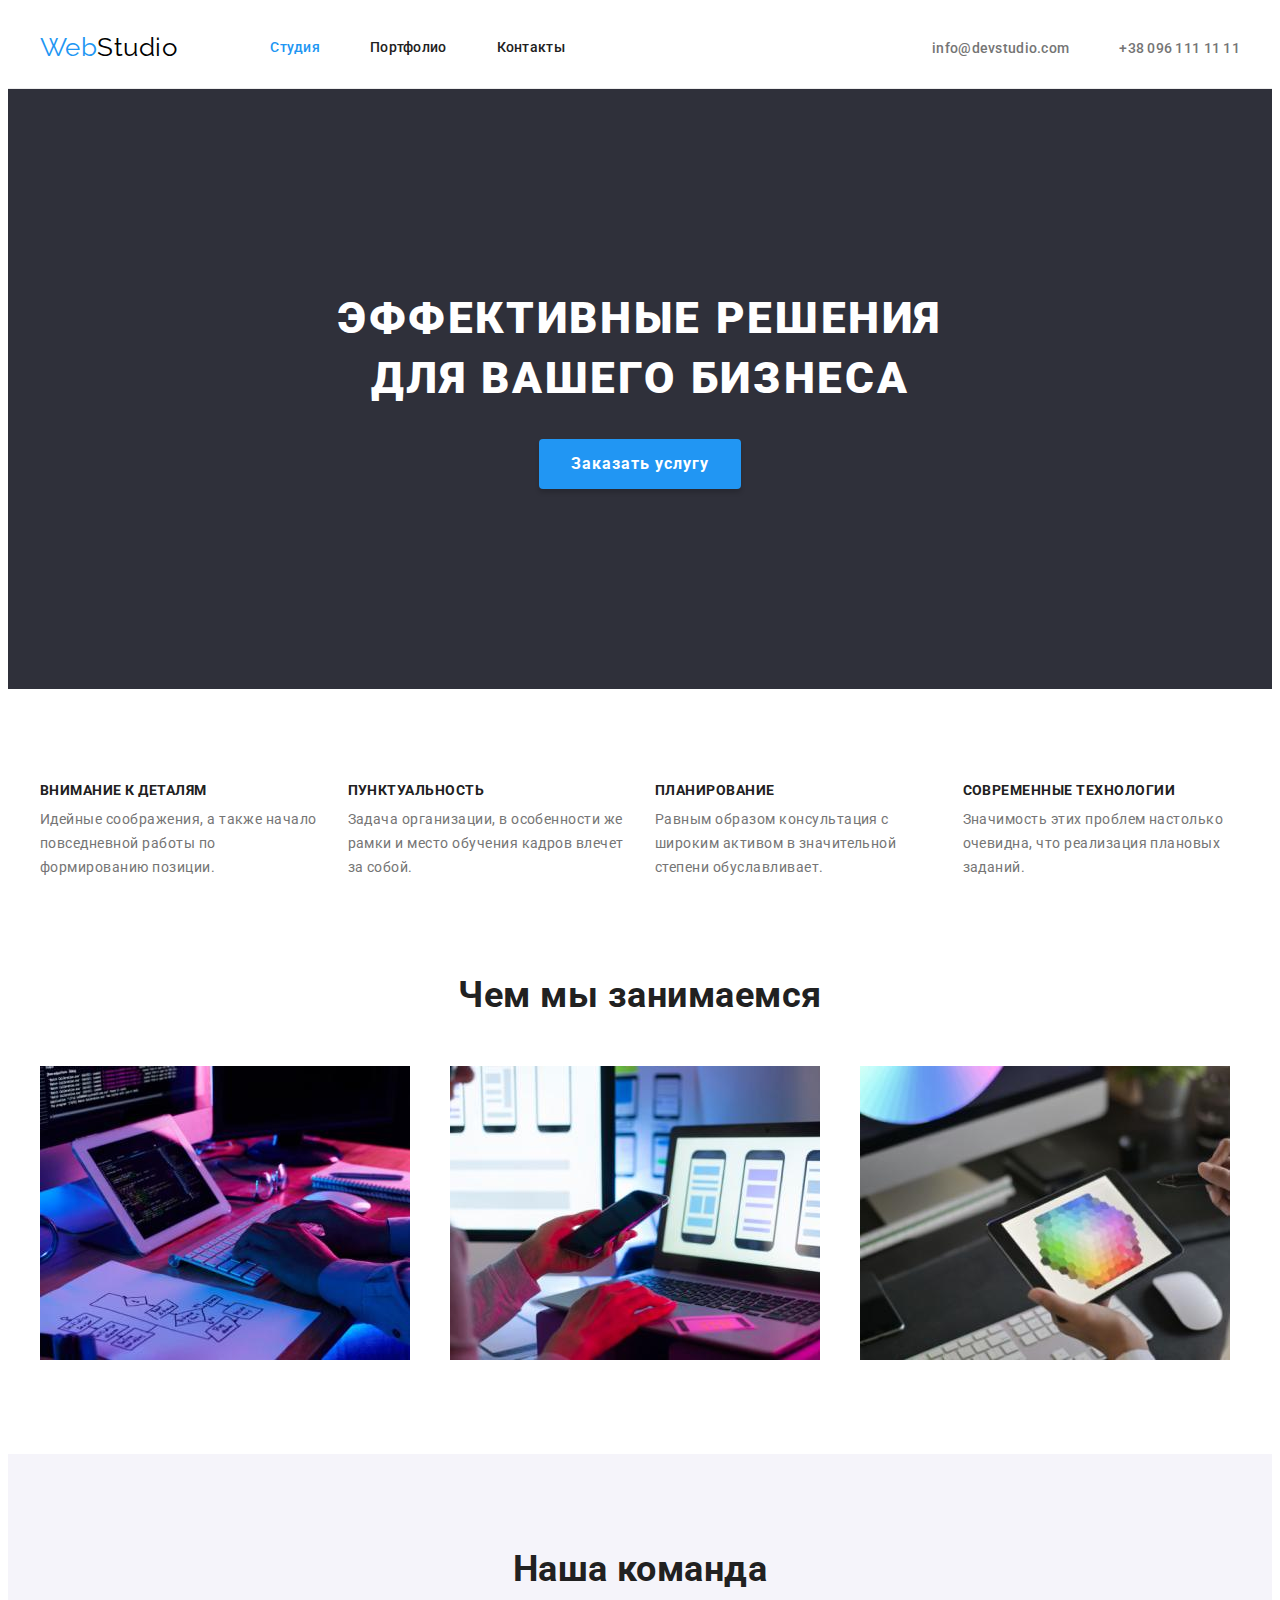
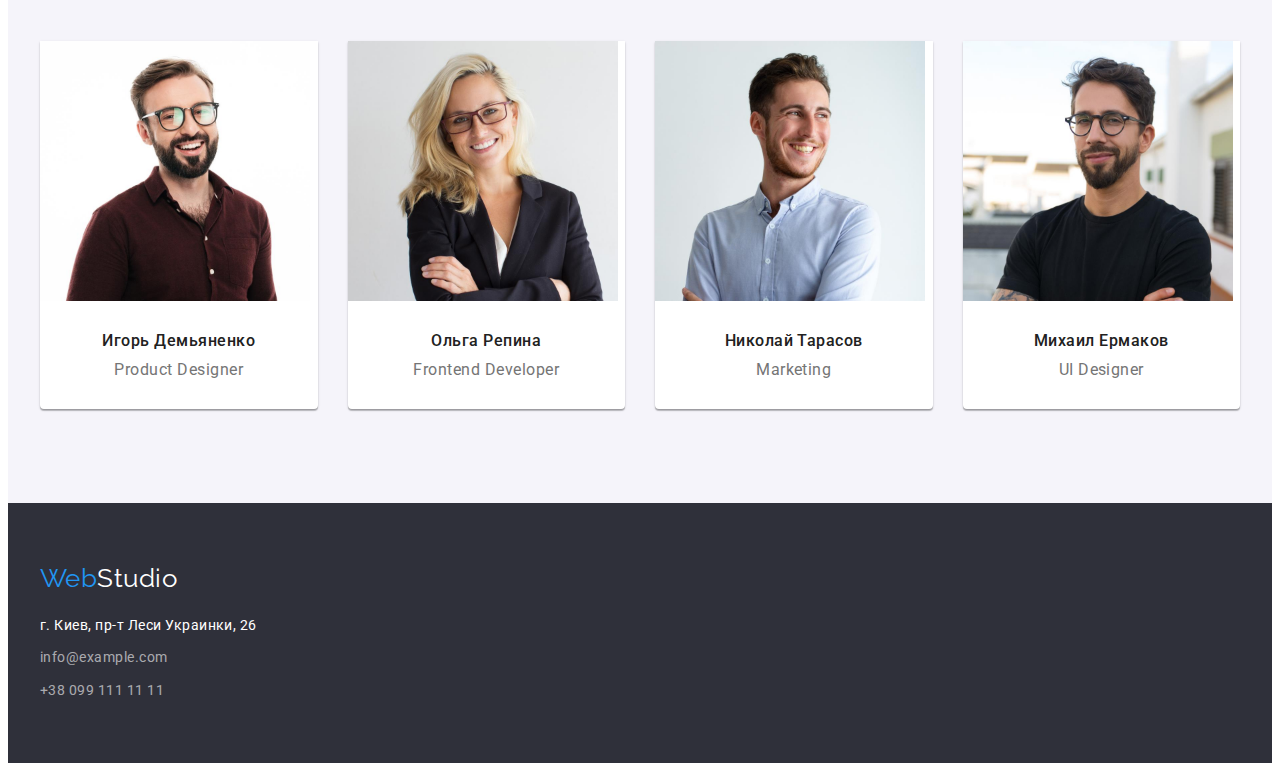
==== index.html @ ab7b9f77 "Clone hm-03" ====
<!DOCTYPE html>
<html lang="ru">
  <head>
    <meta charset="UTF-8" />
    <meta http-equiv="X-UA-Compatible" content="IE=edge" />
    <meta name="viewport" content="width=device-width, initial-scale=1.0" />
    <title>WebStudio</title>
    <link
      rel="stylesheet"
      href="https://cdnjs.cloudflare.com/ajax/libs/modern-normalize/1.1.0/modern-normalize.min.css"
      integrity="sha512-wpPYUAdjBVSE4KJnH1VR1HeZfpl1ub8YT/NKx4PuQ5NmX2tKuGu6U/JRp5y+Y8XG2tV+wKQpNHVUX03MfMFn9Q=="
      crossorigin="anonymous"
      referrerpolicy="no-referrer"
    />
    <link rel="preconnect" href="https://fonts.googleapis.com" />
    <link rel="preconnect" href="https://fonts.gstatic.com" crossorigin />
    <link
      href="https://fonts.googleapis.com/css2?family=Raleway:wght@700&family=Roboto:wght@400;500;700;900&display=swap"
      rel="stylesheet"
    />
    <link rel="stylesheet" href="./css/styles.css" />
  </head>
  <body>
    <!-- Шапка -->
    <header class="page-header">
      <div class="container main-nav">
        <nav class="navigation">
          <a href="./index.html" class="logo"
            >Web<span class="header-logo">Studio</span></a
          >
          <ul class="site-nav">
            <li class="site-nav-item">
              <a href="./index.html" class="site-nav-link current">Студия</a>
            </li>
            <li class="site-nav-item">
              <a href="./portfolio.html" class="site-nav-link">Портфолио</a>
            </li>
            <li class="site-nav-item">
              <a href="" class="site-nav-link">Контакты</a>
            </li>
          </ul>
        </nav>
        <ul class="header-contacts">
          <li class="header-contacts-item">
            <a href="mailto:info@devstudio.com" class="header-contacts-link"
              >info@devstudio.com</a
            >
          </li>
          <li class="header-contacts-item">
            <a href="tel:+380961111111" class="header-contacts-link"
              >+38 096 111 11 11</a
            >
          </li>
        </ul>
      </div>
    </header>
    <main>
      <!-- Герой -->
      <section class="hero">
        <div class="container">
          <h1 class="hero-title">
            Эффективные решения <br />
            для вашего бизнеса
          </h1>
          <button class="hero-button" type="button">Заказать услугу</button>
        </div>
      </section>
      <!-- Первая секция -->
      <section class="section">
        <div class="container">
          <h2 class="hidden-title">Особенности</h2>
          <ul class="peculiarities-list">
            <li class="peculiarities-item">
              <h3 class="peculiarities-title">Внимание к деталям</h3>
              <p class="peculiarities-text">
                Идейные соображения, а также начало повседневной работы по
                формированию позиции.
              </p>
            </li>
            <li class="peculiarities-item">
              <h3 class="peculiarities-title">Пунктуальность</h3>
              <p class="peculiarities-text">
                Задача организации, в особенности же рамки и место обучения
                кадров влечет за собой.
              </p>
            </li>
            <li class="peculiarities-item">
              <h3 class="peculiarities-title">Планирование</h3>
              <p class="peculiarities-text">
                Равным образом консультация с широким активом в значительной
                степени обуславливает.
              </p>
            </li>
            <li class="peculiarities-item">
              <h3 class="peculiarities-title">Современные технологии</h3>
              <p class="peculiarities-text">
                Значимость этих проблем настолько очевидна, что реализация
                плановых заданий.
              </p>
            </li>
          </ul>
        </div>
      </section>
      <!-- Вторая секция -->
      <section class="action section">
        <div class="container">
          <h2 class="title">Чем мы занимаемся</h2>
          <ul class="action-list">
            <li class="action-item">
              <img
                class="img-block"
                src="./img/img-1.jpg"
                width="370"
                alt="Процесс написания кода"
              />
            </li>
            <li class="action-item">
              <img
                class="img-block"
                src="./img/img-2.jpg"
                width="370"
                alt="Оптимизация для мобильных устройств"
              />
            </li>
            <li class="action-item">
              <img
                class="img-block"
                src="./img/img-3.jpg"
                width="370"
                alt="Разработка дизайна"
              />
            </li>
          </ul>
        </div>
      </section>
      <!-- Третья секция -->
      <section class="team section">
        <div class="container">
          <h2 class="title">Наша команда</h2>
          <ul class="team-list">
            <li class="team-item">
              <img
                class="img-block"
                src="./img/team-1.jpg"
                width="270"
                alt="Игорь Демьяненко"
              />
              <div class="team-border">
                <h3 class="team-title">Игорь Демьяненко</h3>
                <p class="team-text">Product Designer</p>
              </div>
            </li>
            <li class="team-item">
              <img
                class="img-block"
                src="./img/team-2.jpg"
                width="270"
                alt="Ольга Репина"
              />
              <div class="team-border">
                <h3 class="team-title">Ольга Репина</h3>
                <p class="team-text">Frontend Developer</p>
              </div>
            </li>
            <li class="team-item">
              <img
                class="img-block"
                src="./img/team-3.jpg"
                width="270"
                alt="Николай Тарасов"
              />
              <div class="team-border">
                <h3 class="team-title">Николай Тарасов</h3>
                <p class="team-text">Marketing</p>
              </div>
            </li>
            <li class="team-item">
              <img
                class="img-block"
                src="./img/team-4.jpg"
                width="270"
                alt="Михаил Ермаков"
              />
              <div class="team-border">
                <h3 class="team-title">Михаил Ермаков</h3>
                <p class="team-text">UI Designer</p>
              </div>
            </li>
          </ul>
        </div>
      </section>
    </main>
    <!-- Footer -->
    <footer class="footer">
      <div class="container">
        <a class="logo" href="./index.html"
          >Web<span class="footer-logo">Studio</span></a
        >
        <address class="address">
          <ul class="footer-list">
            <li class="footer-item">
              <a
                class="maps-link"
                href="https://goo.gl/maps/zba6f8VqSRBPZ9pHA"
                target="_blank"
                rel="noopener noreferrer"
                >г. Киев, пр-т Леси Украинки, 26</a
              >
            </li>
            <li class="footer-item">
              <a class="footer-link" href="mailto:info@example.com"
                >info@example.com</a
              >
            </li>
            <li class="footer-item">
              <a class="footer-link" href="tel:+380991111111"
                >+38 099 111 11 11</a
              >
            </li>
          </ul>
        </address>
      </div>
    </footer>
  </body>
</html>
---- css/styles.css ----
:root {
  --primary-text-color: #212121;
  --secondary-text-color: #757575;
  --accent: #2196f3;
  --logo-color: #000000;
  --hero-bg-color: #2f303a;
  --primary-bg-color: #ffffff;
  --secondary-bg-color: #f5f4fa;
  --nav-footer-color: rgba(255, 255, 255, 0.6);
}
body {
  background-color: var(--primary-bg-color);
  color: var(--primary-text-color);
  font-family: roboto, sans-serif;
  letter-spacing: 0.03em;
}
/* основной цвет текста #212121 */
/* вторичный цвет текста #757575 */
/* цвет акцента #2196F3 */
/* цвет лого #000000 */
/* белый #FFFFFF */
/* вторичный цвет фона #F5F4FA */
/* цвет фона герой #2F303A */
/* цвет навигации в футере rgba(255, 255, 255, 0.6) */
.container {
  width: 1200px;
  padding-left: 15px;
  padding-right: 15px;
  margin: 0 auto;
}

a {
  text-decoration: none;
}

ul {
  padding: 0;
  margin: 0;
  list-style: none;
}
h1,
h2,
h3,
h4,
h5,
h6,
p {
  margin: 0;
  padding: 0;
}
.section {
  padding-top: 94px;
  padding-bottom: 94px;
}
.page-header {
  border-bottom: 1px solid #ececec;
}

.main-nav {
  display: flex;
  align-items: center;
}

.logo {
  display: inline-block;
  padding-top: 24px;
  padding-bottom: 25px;
  margin-right: 93px;

  color: var(--accent);

  font-family: raleway, sans-serif;
  font-size: 26px;
  line-height: 1.19;
}
.header-logo {
  color: var(--logo-color);
}

.navigation {
  display: flex;
  align-items: center;
}

.site-nav {
  display: flex;
}
.site-nav-item + .site-nav-item {
  margin-left: 50px;
}

.site-nav-link {
  display: block;
  padding-top: 32px;
  padding-bottom: 32px;

  color: var(--primary-text-color);

  font-weight: 500;
  font-size: 14px;
  line-height: 1.14;
  letter-spacing: 0.02em;
}

.site-nav-link:hover,
.site-nav-link:focus {
  color: var(--accent);
}
.site-nav-link.current {
  color: var(--accent);
}

.header-contacts {
  display: flex;
  margin-left: auto;
}

.header-contacts-item:not(:last-child) {
  margin-right: 50px;
}

.header-contacts-link {
  color: var(--secondary-text-color);

  font-weight: 500;
  font-size: 14px;
  line-height: 1.14;
  letter-spacing: 0.02em;
}
.header-contacts-link:hover,
.header-contacts-link:focus {
  color: var(--accent);
}
.hero {
  padding-top: 200px;
  padding-bottom: 200px;

  background-color: var(--hero-bg-color);
}

.hero-title {
  margin-bottom: 30px;

  color: var(--primary-bg-color);
  text-align: center;

  font-weight: 900;
  font-size: 44px;
  line-height: 1.36;
  letter-spacing: 0.06em;
  text-transform: uppercase;
}
.hero-button {
  min-width: 200px;
  display: block;
  margin-left: auto;
  margin-right: auto;
  border-radius: 4px;
  border: none;
  padding: 10px 32px;

  background-color: var(--accent);
  color: var(--primary-bg-color);
  cursor: pointer;
  box-shadow: 0px 4px 4px rgba(0, 0, 0, 0.15);

  font-family: inherit;
  font-weight: 700;
  font-size: 16px;
  line-height: 1.87;
  letter-spacing: 0.06em;
}
.hero-button:hover,
.hero-button:focus {
  color: var(--primary-bg-color);
  background: #188ce8;
  box-shadow: 0px 4px 4px rgba(0, 0, 0, 0.15);
  border-radius: 4px;
}
/* .peculiarities {
  outline: 2px solid tomato;
} */
.peculiarities-list {
  display: flex;
  flex-wrap: wrap;
}
.peculiarities-item {
  /* background-color: red; */
  width: calc((100% - 30px * 3) / 4);
  margin-right: 30px;
}
.peculiarities-item:nth-child(4n) {
  margin: 0;
}
.peculiarities-title {
  margin-bottom: 10px;

  font-weight: 700;
  font-size: 14px;
  line-height: 1.14;
  text-transform: uppercase;
}
.peculiarities-text {
  color: var(--secondary-text-color);

  font-size: 14px;
  line-height: 1.71;
}
.hidden-title {
  position: absolute;
  white-space: nowrap;
  width: 1px;
  height: 1px;
  overflow: hidden;
  border: 0;
  padding: 0;
  clip: rect(0 0 0 0);
  clip-path: inset(50%);
  margin: -1px;
}
.action {
  padding-top: 0;
}
.action .title {
  margin-bottom: 50px;

  font-weight: 700;
  font-size: 36px;
  line-height: 1.17;
  text-align: center;
}
.img-block {
  max-width: 100%;
  height: auto;
  display: block;
}

.action-list {
  display: flex;
  flex-wrap: wrap;
}

.action-item {
  width: calc((100% - 30px * 2) / 3);
  margin-right: 30px;
}

.action-item:nth-child(3n) {
  margin: 0;
}

.team {
  background-color: var(--secondary-bg-color);
}
.team-list {
  display: flex;
  flex-wrap: wrap;
}

.team-item {
  width: calc((100% - 30px * 3) / 4);
  margin-right: 30px;

  background-color: var(--primary-bg-color);
  border-radius: 0px 0px 4px 4px;
  box-shadow: 0px 1px 3px rgba(0, 0, 0, 0.12), 0px 1px 1px rgba(0, 0, 0, 0.14),
    0px 2px 1px rgba(0, 0, 0, 0.2);
}

.team-item:nth-child(4n) {
  margin-right: 0;
}

.team-border {
  padding: 30px 0;
}
.team .title {
  margin-bottom: 50px;

  font-weight: 700;
  font-size: 36px;
  line-height: 1.17;
  text-align: center;
}
.team-title {
  margin-bottom: 10px;
  font-weight: 500;
  font-size: 16px;
  line-height: 1.19;
  text-align: center;
}
.team-text {
  color: var(--secondary-text-color);

  font-size: 16px;
  line-height: 1.19;
  text-align: center;
  /* identical to box height */
}
/* .team-item {
  background-color: var(--primary-bg-color);
} */
.footer {
  padding-top: 60px;
  padding-bottom: 60px;

  background-color: var(--hero-bg-color);
}
.footer .logo {
  padding-top: 0px;
  padding-bottom: 0px;
  margin-right: 0px;
  display: block;
  margin-bottom: 20px;
}
.footer-logo {
  color: var(--primary-bg-color);
}
.maps-link {
  color: var(--primary-bg-color);
  text-decoration: none;
}
.maps-link:hover,
.maps-link:focus {
  color: var(--accent);
}
/* .footer-contacts-link {
  color: var(--nav-footer-color);
}
.footer-contacts-link:hover,
.footer-contacts-link:focus {
  color: var(--accent);
} */
.footer-link {
  color: var(--nav-footer-color);
}
.footer-link:hover,
.footer-link:focus {
  color: var(--accent);
}
.footer-item:not(:last-child) {
  margin-bottom: 9px;
}
.address {
  font-style: normal;
  font-size: 14px;
  line-height: 1.71;
}

/* raleway 700 */
/* roboto 500 */
/* roboto 900 */
/* roboto 700 */
/* roboto 400 */
.filter-list {
  display: flex;
  justify-content: center;
  margin-right: auto;
  margin-left: auto;
  margin-bottom: 50px;
}
.filter-list-item + .filter-list-item {
  margin-left: 8px;
}

.filter-button {
  padding: 6px 22px;
  border-radius: 4px;
  border: none;

  background-color: var(--secondary-bg-color);
  color: var(--primary-text-color);
  cursor: pointer;

  font-family: inherit;
  font-weight: 500;
  font-size: 16px;
  line-height: 1.62;
  text-align: center;
  letter-spacing: 0.03em;
}
.filter-button:hover,
.filter-button:focus {
  color: var(--primary-bg-color);
  background-color: var(--accent);
  box-shadow: 0px 4px 4px rgba(0, 0, 0, 0.15);
  border-radius: 4px;
}

.work-list {
  display: flex;
  flex-wrap: wrap;
}

.works-item {
  width: calc((100% - 30px * 2) / 3);
  margin-right: 30px;
  margin-bottom: 30px;
}
.works-item:nth-child(3n) {
  margin-right: 0;
}
.works-item:nth-last-child(-n + 3) {
  margin-bottom: 0;
}
.works-title {
  margin-bottom: 4px;

  color: var(--primary-text-color);

  font-weight: 700;
  font-size: 18px;
  line-height: 2;
  letter-spacing: 0.06em;
}
.works-text {
  color: var(--secondary-text-color);

  font-size: 16px;
  line-height: 1.87;
  letter-spacing: 0.03em;
}

.works-border {
  padding: 20px 24px;
  background: #ffffff;
  /* border-top: 1px solid #eeeeee; */
  border-bottom: 1px solid #eeeeee;
  border-right: 1px solid #eeeeee;
  border-left: 1px solid #eeeeee;
}
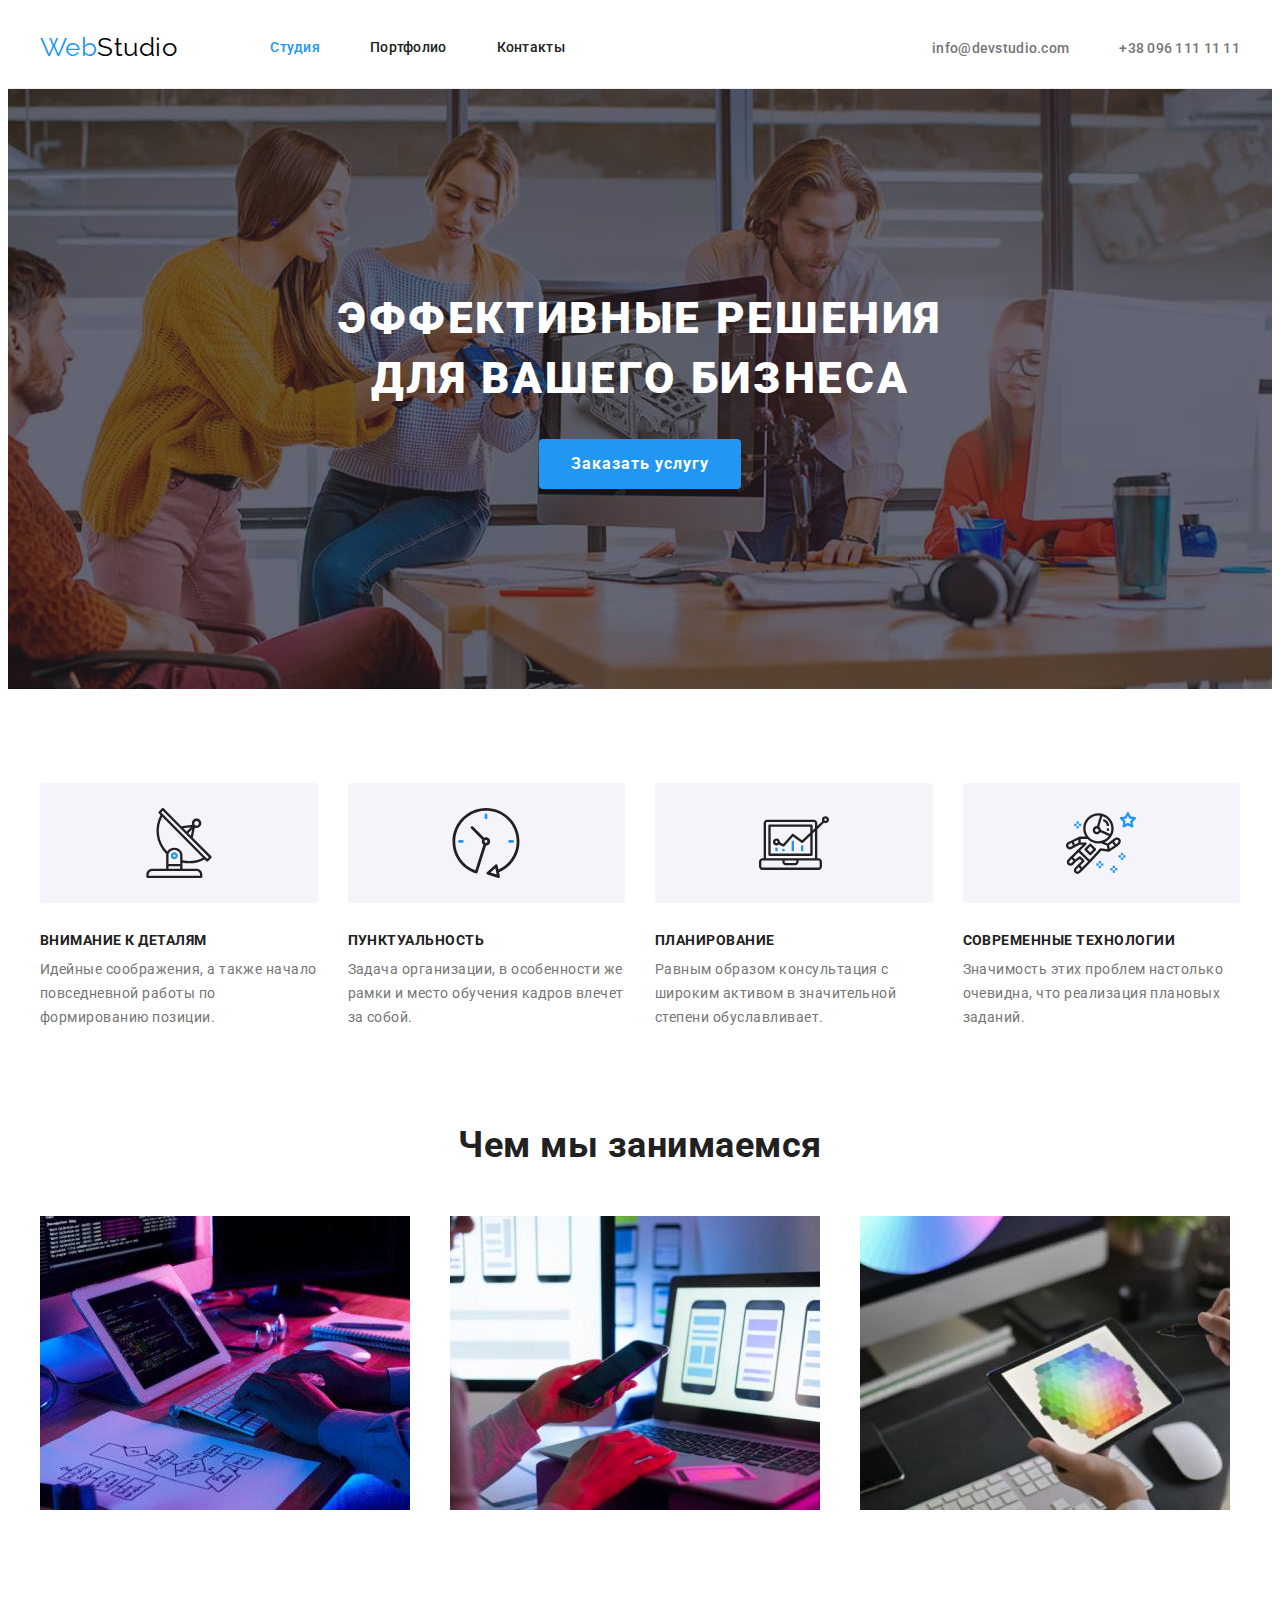
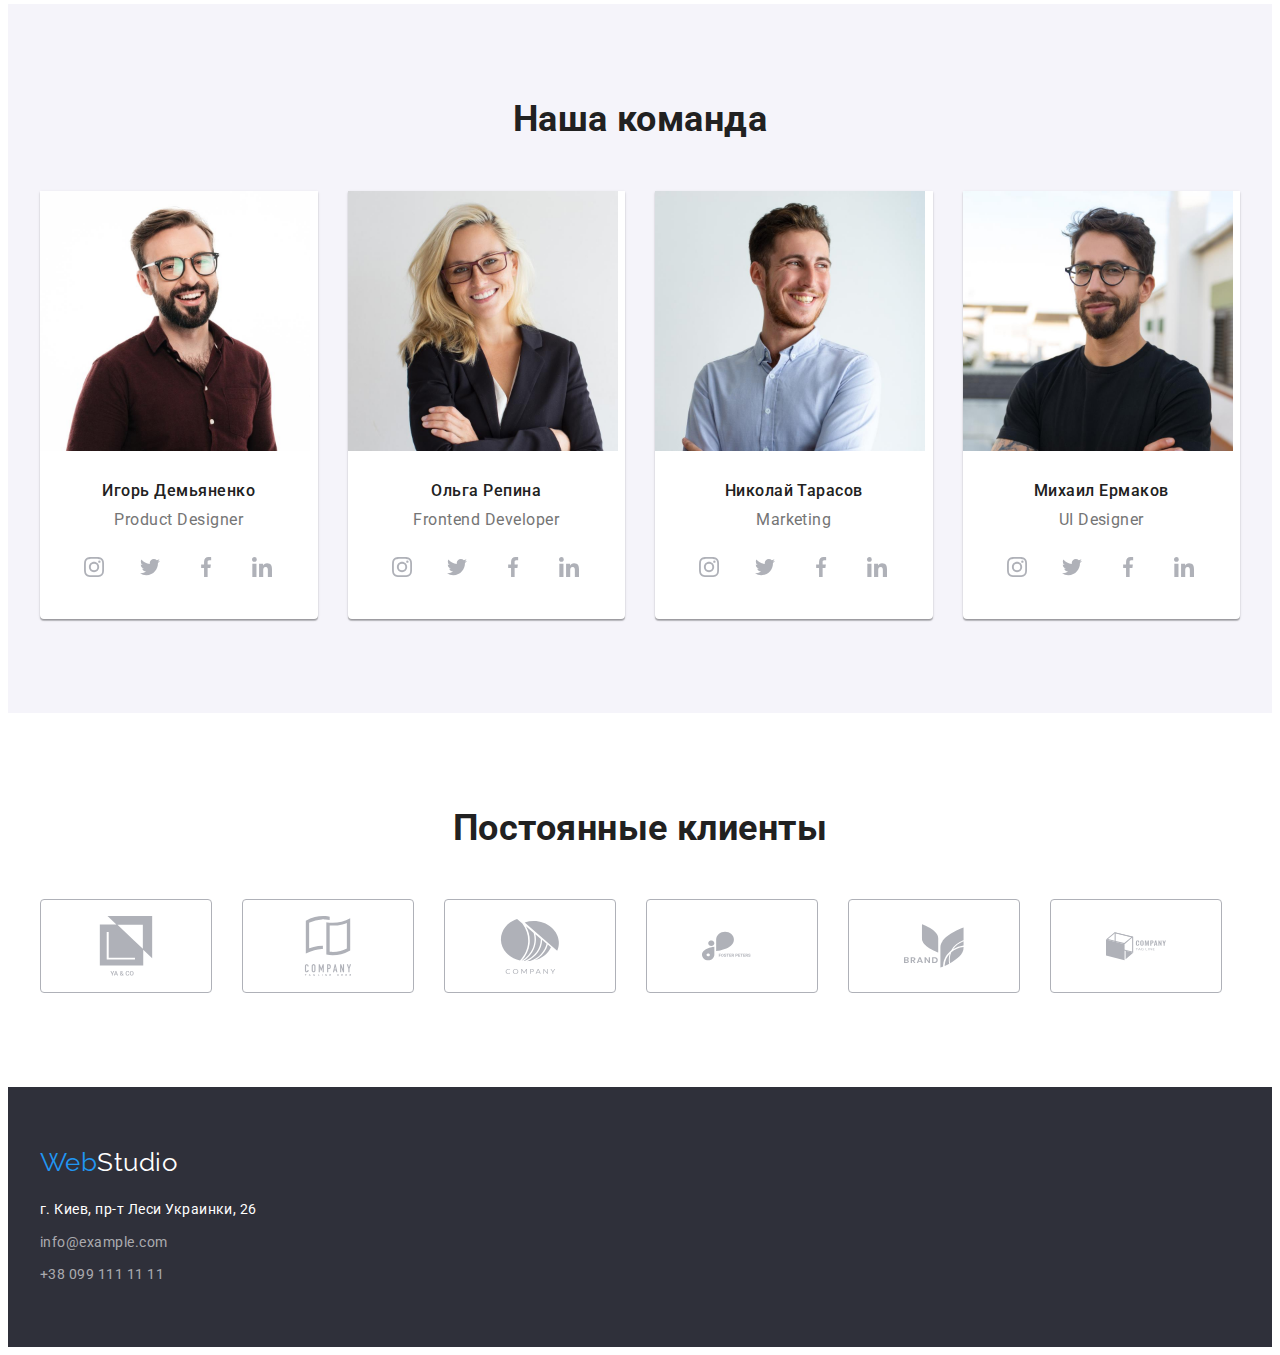
==== commit 3bb28335: "Добавляет часть иконок" ====
--- a/index.html
+++ b/index.html
@@ -70,28 +70,28 @@
         <div class="container">
           <h2 class="hidden-title">Особенности</h2>
           <ul class="peculiarities-list">
-            <li class="peculiarities-item">
+            <li class="peculiarities-item icon-antenna">
               <h3 class="peculiarities-title">Внимание к деталям</h3>
               <p class="peculiarities-text">
                 Идейные соображения, а также начало повседневной работы по
                 формированию позиции.
               </p>
             </li>
-            <li class="peculiarities-item">
+            <li class="peculiarities-item icon-clock">
               <h3 class="peculiarities-title">Пунктуальность</h3>
               <p class="peculiarities-text">
                 Задача организации, в особенности же рамки и место обучения
                 кадров влечет за собой.
               </p>
             </li>
-            <li class="peculiarities-item">
+            <li class="peculiarities-item icon-diagram">
               <h3 class="peculiarities-title">Планирование</h3>
               <p class="peculiarities-text">
                 Равным образом консультация с широким активом в значительной
                 степени обуславливает.
               </p>
             </li>
-            <li class="peculiarities-item">
+            <li class="peculiarities-item icon-astronaut">
               <h3 class="peculiarities-title">Современные технологии</h3>
               <p class="peculiarities-text">
                 Значимость этих проблем настолько очевидна, что реализация
@@ -148,6 +148,36 @@
               <div class="team-border">
                 <h3 class="team-title">Игорь Демьяненко</h3>
                 <p class="team-text">Product Designer</p>
+                <ul class="sn-list">
+                  <li class="sn-item">
+                    <a class="icon-sn-link" href="">
+                      <svg class="icon-sn">
+                        <use href="./img/icon.svg#instagram"></use>
+                      </svg>
+                    </a>
+                  </li>
+                  <li class="sn-item">
+                    <a class="icon-sn-link" href="">
+                      <svg class="icon-sn">
+                        <use href="./img/icon.svg#twitter"></use>
+                      </svg>
+                    </a>
+                  </li>
+                  <li class="sn-item">
+                    <a class="icon-sn-link" href="">
+                      <svg class="icon-sn">
+                        <use href="./img/icon.svg#facebook"></use>
+                      </svg>
+                    </a>
+                  </li>
+                  <li class="sn-item">
+                    <a class="icon-sn-link" href="">
+                      <svg class="icon-sn">
+                        <use href="./img/icon.svg#linkedin-1"></use>
+                      </svg>
+                    </a>
+                  </li>
+                </ul>
               </div>
             </li>
             <li class="team-item">
@@ -160,6 +190,36 @@
               <div class="team-border">
                 <h3 class="team-title">Ольга Репина</h3>
                 <p class="team-text">Frontend Developer</p>
+                <ul class="sn-list">
+                  <li class="sn-item">
+                    <a class="icon-sn-link" href="">
+                      <svg class="icon-sn">
+                        <use href="./img/icon.svg#instagram"></use>
+                      </svg>
+                    </a>
+                  </li>
+                  <li class="sn-item">
+                    <a class="icon-sn-link" href="">
+                      <svg class="icon-sn">
+                        <use href="./img/icon.svg#twitter"></use>
+                      </svg>
+                    </a>
+                  </li>
+                  <li class="sn-item">
+                    <a class="icon-sn-link" href="">
+                      <svg class="icon-sn">
+                        <use href="./img/icon.svg#facebook"></use>
+                      </svg>
+                    </a>
+                  </li>
+                  <li class="sn-item">
+                    <a class="icon-sn-link" href="">
+                      <svg class="icon-sn">
+                        <use href="./img/icon.svg#linkedin-1"></use>
+                      </svg>
+                    </a>
+                  </li>
+                </ul>
               </div>
             </li>
             <li class="team-item">
@@ -172,6 +232,36 @@
               <div class="team-border">
                 <h3 class="team-title">Николай Тарасов</h3>
                 <p class="team-text">Marketing</p>
+                <ul class="sn-list">
+                  <li class="sn-item">
+                    <a class="icon-sn-link" href="">
+                      <svg class="icon-sn">
+                        <use href="./img/icon.svg#instagram"></use>
+                      </svg>
+                    </a>
+                  </li>
+                  <li class="sn-item">
+                    <a class="icon-sn-link" href="">
+                      <svg class="icon-sn">
+                        <use href="./img/icon.svg#twitter"></use>
+                      </svg>
+                    </a>
+                  </li>
+                  <li class="sn-item">
+                    <a class="icon-sn-link" href="">
+                      <svg class="icon-sn">
+                        <use href="./img/icon.svg#facebook"></use>
+                      </svg>
+                    </a>
+                  </li>
+                  <li class="sn-item">
+                    <a class="icon-sn-link" href="">
+                      <svg class="icon-sn">
+                        <use href="./img/icon.svg#linkedin-1"></use>
+                      </svg>
+                    </a>
+                  </li>
+                </ul>
               </div>
             </li>
             <li class="team-item">
@@ -184,7 +274,84 @@
               <div class="team-border">
                 <h3 class="team-title">Михаил Ермаков</h3>
                 <p class="team-text">UI Designer</p>
+                <ul class="sn-list">
+                  <li class="sn-item">
+                    <a class="icon-sn-link" href="">
+                      <svg class="icon-sn">
+                        <use href="./img/icon.svg#instagram"></use>
+                      </svg>
+                    </a>
+                  </li>
+                  <li class="sn-item">
+                    <a class="icon-sn-link" href="">
+                      <svg class="icon-sn">
+                        <use href="./img/icon.svg#twitter"></use>
+                      </svg>
+                    </a>
+                  </li>
+                  <li class="sn-item">
+                    <a class="icon-sn-link" href="">
+                      <svg class="icon-sn">
+                        <use href="./img/icon.svg#facebook"></use>
+                      </svg>
+                    </a>
+                  </li>
+                  <li class="sn-item">
+                    <a class="icon-sn-link" href="">
+                      <svg class="icon-sn">
+                        <use href="./img/icon.svg#linkedin-1"></use>
+                      </svg>
+                    </a>
+                  </li>
+                </ul>
               </div>
+            </li>
+          </ul>
+        </div>
+      </section>
+      <!-- Clients -->
+      <section class="section">
+        <div class="container">
+          <h2 class="clients-title">Постоянные клиенты</h2>
+          <ul class="clients-list">
+            <li class="clients-item">
+              <a class="clients-link" href=""
+                ><svg class="icon-company">
+                  <use href="./img/icon.svg#company-1"></use></svg
+              ></a>
+            </li>
+            <li class="clients-item">
+              <a class="clients-link" href=""
+                ><svg class="icon-company">
+                  <use href="./img/icon.svg#company-2"></use></svg
+              ></a>
+            </li>
+            <li class="clients-item">
+              <a class="clients-link" href=""
+                ><svg class="icon-company">
+                  <use href="./img/icon.svg#company-3"></use></svg
+              ></a>
+            </li>
+            <li class="clients-item">
+              <a class="clients-link" href=""
+                ><svg class="icon-company">
+                  <use
+                    class="icon-company"
+                    href="./img/icon.svg#company-4"
+                  ></use></svg
+              ></a>
+            </li>
+            <li class="clients-item">
+              <a class="clients-link" href=""
+                ><svg class="icon-company">
+                  <use href="./img/icon.svg#company-5"></use></svg
+              ></a>
+            </li>
+            <li class="clients-item">
+              <a class="clients-link" href=""
+                ><svg class="icon-company">
+                  <use href="./img/icon.svg#company-6"></use></svg
+              ></a>
             </li>
           </ul>
         </div>
--- a/css/styles.css
+++ b/css/styles.css
@@ -7,6 +7,7 @@
   --primary-bg-color: #ffffff;
   --secondary-bg-color: #f5f4fa;
   --nav-footer-color: rgba(255, 255, 255, 0.6);
+  --icon: #afb1b8;
 }
 body {
   background-color: var(--primary-bg-color);
@@ -132,10 +133,19 @@
   color: var(--accent);
 }
 .hero {
+  max-width: 1600px;
+  margin: 0 auto;
+  background-image: linear-gradient(
+      to right,
+      rgba(47, 48, 58, 0.4),
+      rgba(47, 48, 58, 0.4)
+    ),
+    url(../img/bg-hero.jpg);
+  background-size: cover;
+  background-position: center;
+
   padding-top: 200px;
   padding-bottom: 200px;
-
-  background-color: var(--hero-bg-color);
 }
 
 .hero-title {
@@ -191,6 +201,30 @@
 }
 .peculiarities-item:nth-child(4n) {
   margin: 0;
+}
+
+.peculiarities-item::before {
+  display: block;
+  content: '';
+  height: 120px;
+  border-radius: 4px;
+  background-size: 70px;
+  background-repeat: no-repeat;
+  background-position: center;
+  background-color: var(--secondary-bg-color);
+  margin-bottom: 30px;
+}
+.icon-antenna::before {
+  background-image: url(../img/antenna\ 1.svg);
+}
+.icon-clock::before {
+  background-image: url(../img/clock\ 1.svg);
+}
+.icon-diagram::before {
+  background-image: url(../img/diagram\ 1.svg);
+}
+.icon-astronaut::before {
+  background-image: url(../img/astronaut\ 1.svg);
 }
 .peculiarities-title {
   margin-bottom: 10px;
@@ -272,7 +306,7 @@
 }
 
 .team-border {
-  padding: 30px 0;
+  padding: 30px 32px;
 }
 .team .title {
   margin-bottom: 50px;
@@ -290,12 +324,45 @@
   text-align: center;
 }
 .team-text {
+  margin-bottom: 16px;
   color: var(--secondary-text-color);
 
   font-size: 16px;
   line-height: 1.19;
   text-align: center;
   /* identical to box height */
+}
+.sn-list {
+  display: flex;
+  flex-wrap: wrap;
+  align-items: center;
+}
+.sn-item {
+  width: calc((100% - 10px * 3) / 4);
+  margin-right: 10px;
+}
+.sn-item:nth-child(4n) {
+  margin-right: 0;
+}
+.icon-sn-link {
+  display: flex;
+  align-items: center;
+  justify-content: center;
+  width: 44px;
+  height: 44px;
+  border-radius: 50%;
+}
+.icon-sn-link:hover {
+  background-color: var(--accent);
+}
+.icon-sn {
+  display: block;
+  width: 20px;
+  height: 20px;
+  fill: var(--icon);
+}
+.icon-sn-link:hover .icon-sn {
+  fill: var(--primary-bg-color);
 }
 /* .team-item {
   background-color: var(--primary-bg-color);
@@ -397,12 +464,17 @@
   margin-right: 30px;
   margin-bottom: 30px;
 }
+.works-item:hover {
+  box-shadow: 0px 1px 1px rgba(0, 0, 0, 0.12), 0px 4px 4px rgba(0, 0, 0, 0.06),
+    1px 4px 6px rgba(0, 0, 0, 0.16);
+}
 .works-item:nth-child(3n) {
   margin-right: 0;
 }
 .works-item:nth-last-child(-n + 3) {
   margin-bottom: 0;
 }
+
 .works-title {
   margin-bottom: 4px;
 
@@ -429,3 +501,51 @@
   border-right: 1px solid #eeeeee;
   border-left: 1px solid #eeeeee;
 }
+
+.clients-title {
+  margin-bottom: 50px;
+
+  font-weight: 700;
+  font-size: 36px;
+  line-height: 1.17;
+  text-align: center;
+}
+.clients-list {
+  display: flex;
+  align-items: center;
+}
+.clients-item {
+  width: calc((100%- 30px * 5) / 6);
+  margin-right: 30px;
+  /* display: flex;
+  align-items: center; */
+  border: 1px solid #afb1b8;
+  border-radius: 4px;
+}
+.clients-item:nth-child(6n) {
+  margin-right: 0;
+}
+.clients-item:hover,
+.clients-item:focus {
+  border: 1px solid var(--accent);
+}
+.clients-link {
+  display: flex;
+  justify-content: center;
+  align-items: center;
+  padding: 16px 32px;
+}
+.icon-company {
+  width: 106px;
+  height: 60px;
+
+  fill: var(--icon);
+}
+/* .i-c-1 {
+  width: 85px;
+  height: 41px;
+} */
+.clients-item:hover .icon-company,
+.clients-item:focus .icon-company {
+  fill: var(--accent);
+}
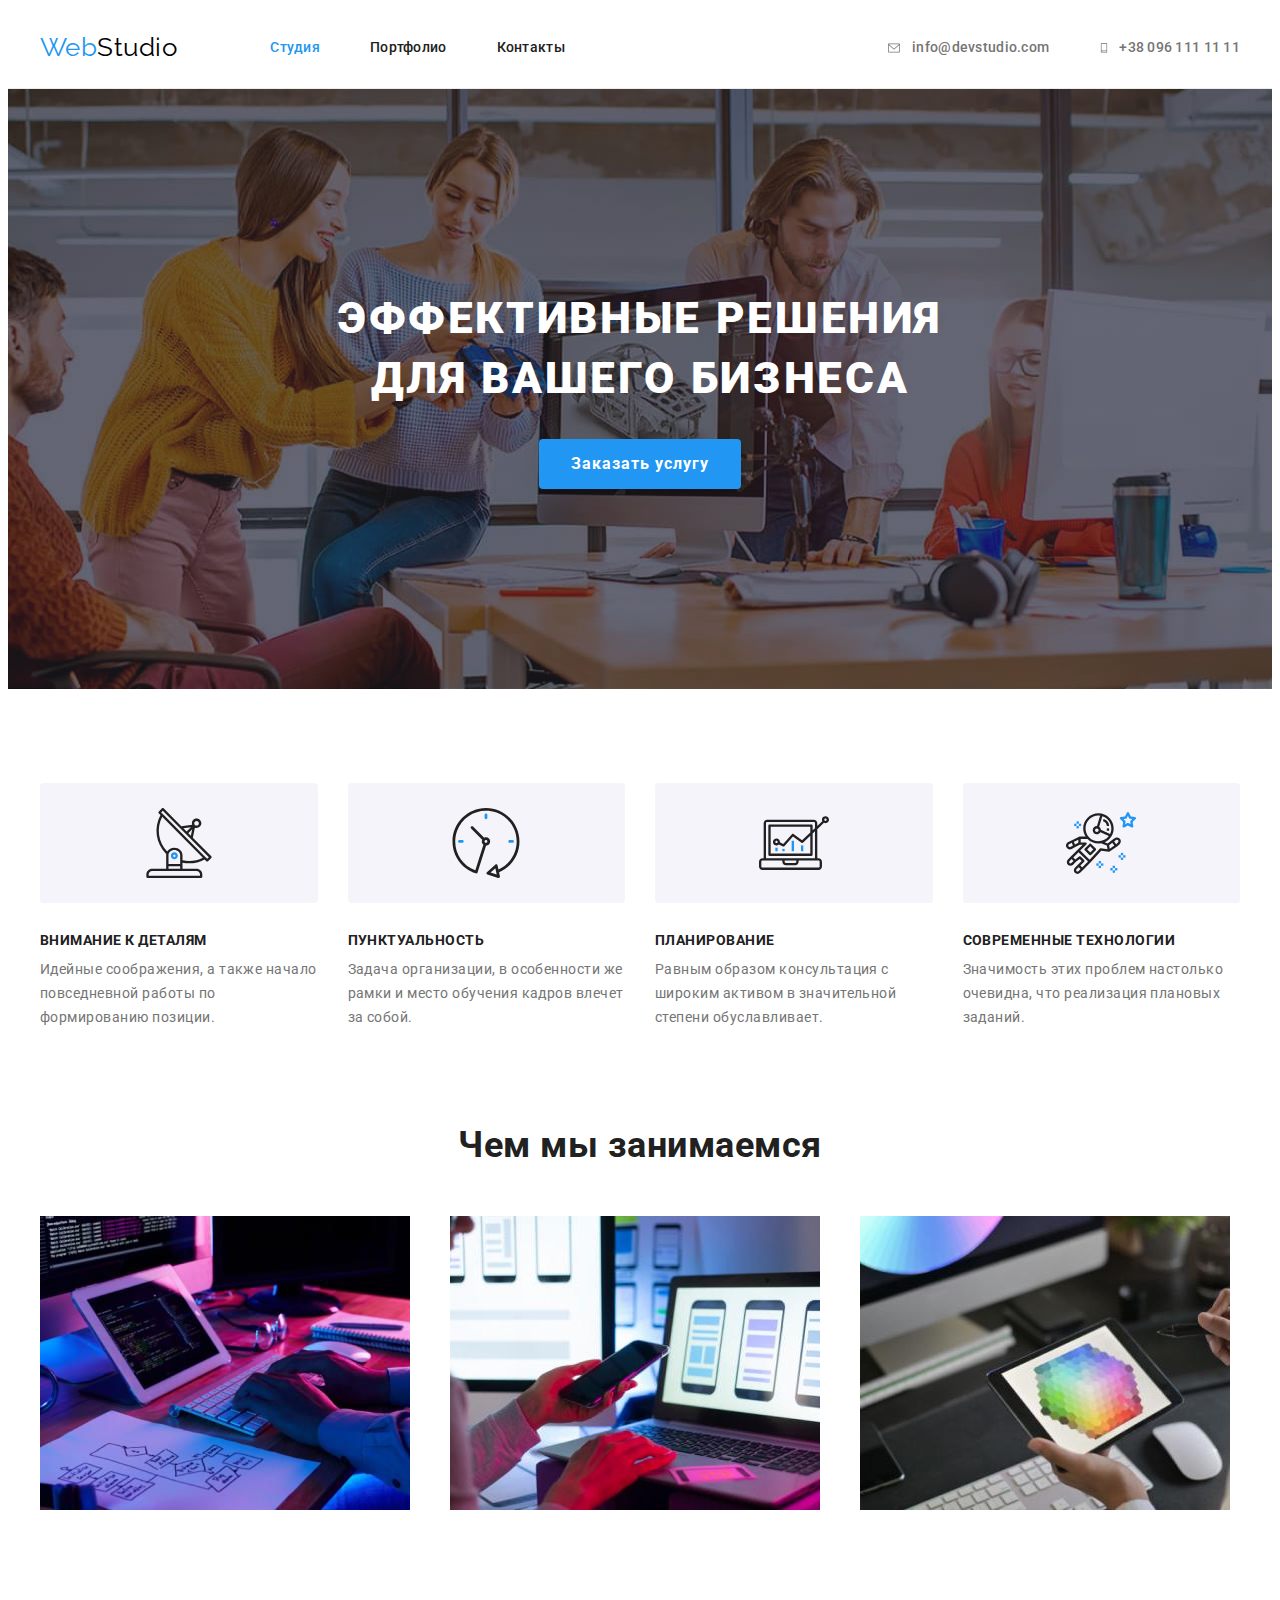
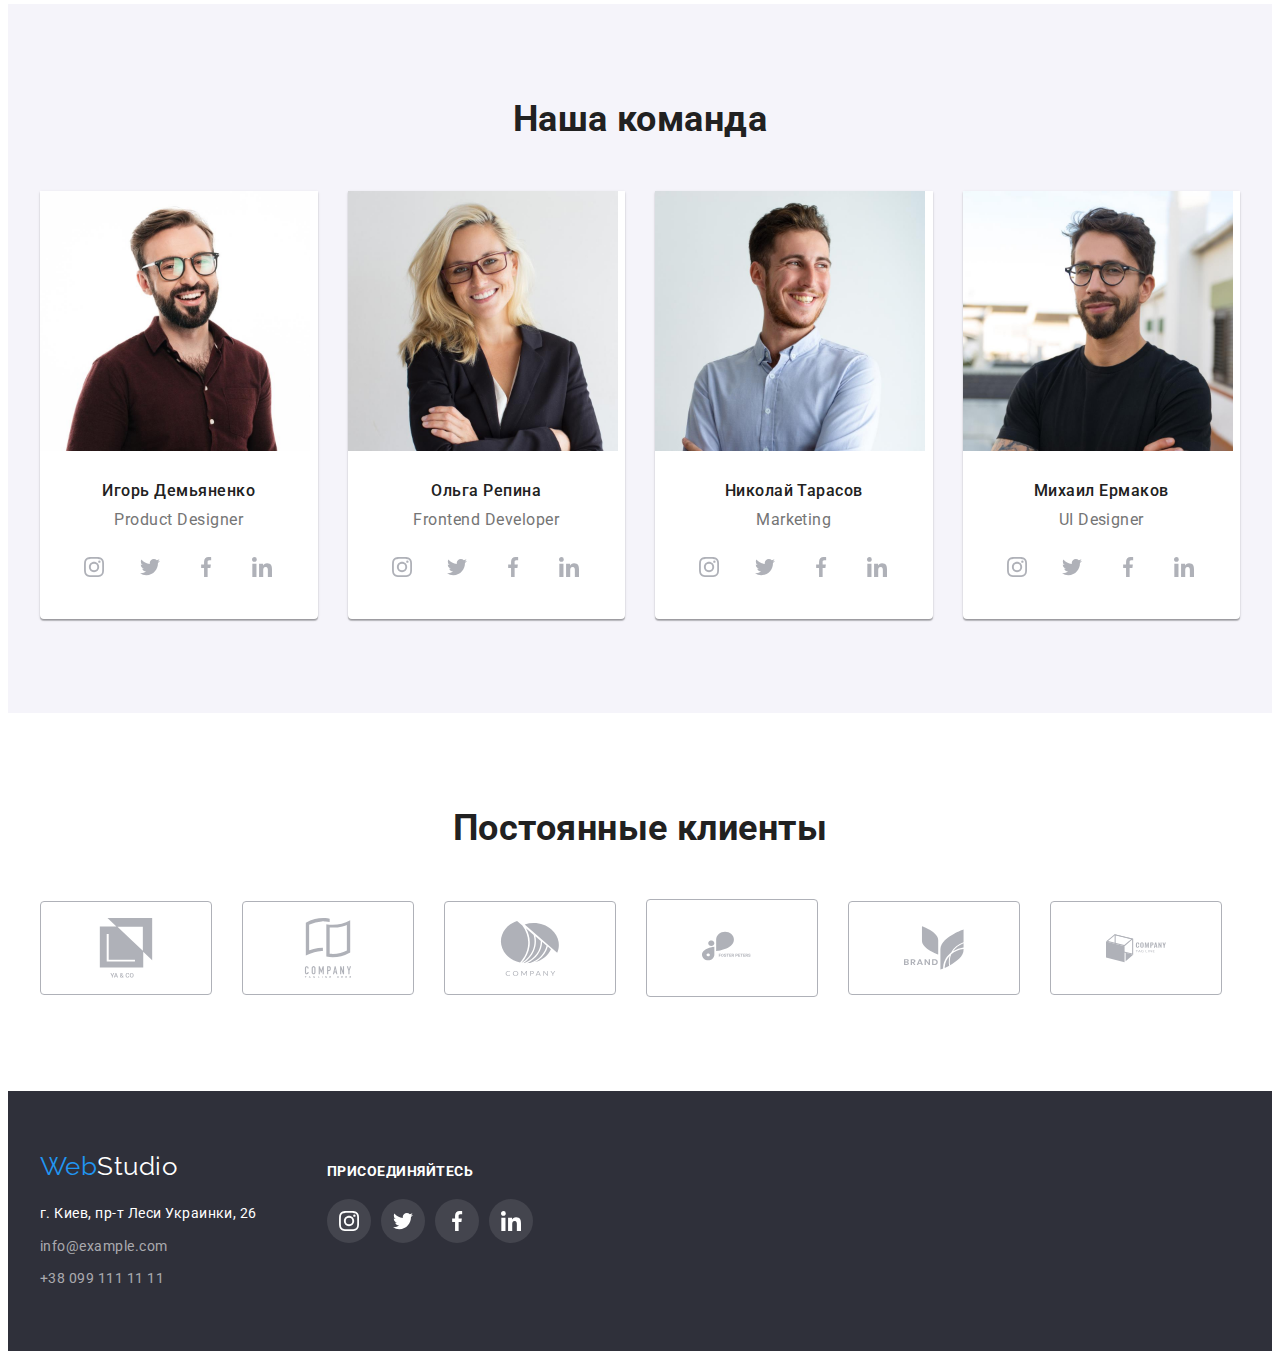
==== commit b18b981e: "Добавляет остальные иконки" ====
--- a/index.html
+++ b/index.html
@@ -42,13 +42,19 @@
         </nav>
         <ul class="header-contacts">
           <li class="header-contacts-item">
-            <a href="mailto:info@devstudio.com" class="header-contacts-link"
-              >info@devstudio.com</a
+            <a href="mailto:info@devstudio.com" class="header-contacts-link">
+              <svg class="mail">
+                <use href="./img/icon.svg#envelope"></use>
+              </svg>
+              info@devstudio.com</a
             >
           </li>
           <li class="header-contacts-item">
-            <a href="tel:+380961111111" class="header-contacts-link"
-              >+38 096 111 11 11</a
+            <a href="tel:+380961111111" class="header-contacts-link">
+              <svg class="tel">
+                <use href="./img/icon.svg#smartphone"></use>
+              </svg>
+              +38 096 111 11 11</a
             >
           </li>
         </ul>
@@ -334,11 +340,10 @@
             </li>
             <li class="clients-item">
               <a class="clients-link" href=""
-                ><svg class="icon-company">
-                  <use
-                    class="icon-company"
-                    href="./img/icon.svg#company-4"
-                  ></use></svg
+                ><div>
+                  <svg class="icon-company">
+                    <use href="./img/icon.svg#company-4"></use>
+                  </svg></div
               ></a>
             </li>
             <li class="clients-item">
@@ -360,32 +365,67 @@
     <!-- Footer -->
     <footer class="footer">
       <div class="container">
-        <a class="logo" href="./index.html"
-          >Web<span class="footer-logo">Studio</span></a
-        >
-        <address class="address">
-          <ul class="footer-list">
-            <li class="footer-item">
-              <a
-                class="maps-link"
-                href="https://goo.gl/maps/zba6f8VqSRBPZ9pHA"
-                target="_blank"
-                rel="noopener noreferrer"
-                >г. Киев, пр-т Леси Украинки, 26</a
-              >
-            </li>
-            <li class="footer-item">
-              <a class="footer-link" href="mailto:info@example.com"
-                >info@example.com</a
-              >
-            </li>
-            <li class="footer-item">
-              <a class="footer-link" href="tel:+380991111111"
-                >+38 099 111 11 11</a
-              >
-            </li>
-          </ul>
-        </address>
+        <div>
+          <a class="logo" href="./index.html"
+            >Web<span class="footer-logo">Studio</span></a
+          >
+          <address class="address">
+            <ul class="footer-list">
+              <li class="footer-item">
+                <a
+                  class="maps-link"
+                  href="https://goo.gl/maps/zba6f8VqSRBPZ9pHA"
+                  target="_blank"
+                  rel="noopener noreferrer"
+                  >г. Киев, пр-т Леси Украинки, 26</a
+                >
+              </li>
+              <li class="footer-item">
+                <a class="footer-link" href="mailto:info@example.com"
+                  >info@example.com</a
+                >
+              </li>
+              <li class="footer-item">
+                <a class="footer-link" href="tel:+380991111111"
+                  >+38 099 111 11 11</a
+                >
+              </li>
+            </ul>
+          </address>
+        </div>
+        <div class="footer-sn">
+          <h3 class="footer-title">присоединяйтесь</h3>
+          <ul class="sn-list">
+            <li class="sn-item">
+              <a class="icon-sn-link" href="">
+                <svg class="icon-sn">
+                  <use href="./img/icon.svg#instagram"></use>
+                </svg>
+              </a>
+            </li>
+            <li class="sn-item">
+              <a class="icon-sn-link" href="">
+                <svg class="icon-sn">
+                  <use href="./img/icon.svg#twitter"></use>
+                </svg>
+              </a>
+            </li>
+            <li class="sn-item">
+              <a class="icon-sn-link" href="">
+                <svg class="icon-sn">
+                  <use href="./img/icon.svg#facebook"></use>
+                </svg>
+              </a>
+            </li>
+            <li class="sn-item">
+              <a class="icon-sn-link" href="">
+                <svg class="icon-sn">
+                  <use href="./img/icon.svg#linkedin-1"></use>
+                </svg>
+              </a>
+            </li>
+          </ul>
+        </div>
       </div>
     </footer>
   </body>
--- a/css/styles.css
+++ b/css/styles.css
@@ -121,6 +121,8 @@
 }
 
 .header-contacts-link {
+  display: flex;
+  align-items: center;
   color: var(--secondary-text-color);
 
   font-weight: 500;
@@ -131,6 +133,43 @@
 .header-contacts-link:hover,
 .header-contacts-link:focus {
   color: var(--accent);
+}
+
+/* .header-contacts-item .mail::before {
+  display: inline-block;
+  content: '';
+  height: 12px;
+  width: 16px;
+  background-image: url(../img/envelope.svg);
+  background-repeat: no-repeat;
+  background-position: center;
+  margin-right: 10px;
+}
+.header-contacts-item .tel::before {
+  display: inline-block;
+  content: '';
+  height: 16px;
+  width: 10px;
+  background-image: url(../img/smartphone.svg);
+  background-repeat: no-repeat;
+  background-position: center;
+  margin-right: 10px;
+} */
+.mail {
+  display: flex;
+  align-items: center;
+  width: 16px;
+  height: 12px;
+  margin-right: 10px;
+  fill: var(--secondary-text-color);
+}
+.tel {
+  display: flex;
+  align-items: center;
+  width: 10px;
+  height: 16px;
+  margin-right: 10px;
+  fill: var(--secondary-text-color);
 }
 .hero {
   max-width: 1600px;
@@ -538,7 +577,7 @@
 .icon-company {
   width: 106px;
   height: 60px;
-
+  object-fit: fill;
   fill: var(--icon);
 }
 /* .i-c-1 {
@@ -549,3 +588,29 @@
 .clients-item:focus .icon-company {
   fill: var(--accent);
 }
+.footer .container {
+  display: flex;
+}
+
+.footer-title {
+  margin-bottom: 20px;
+  font-weight: 700;
+  font-size: 14px;
+  line-height: 16px;
+
+  text-transform: uppercase;
+
+  color: #ffffff;
+}
+.footer-sn {
+  margin-left: 70px;
+  margin-top: 12px;
+  width: 206px;
+}
+.footer .sn-item {
+  background-color: rgba(255, 255, 255, 0.1);
+  border-radius: 50%;
+}
+.footer .icon-sn {
+  fill: var(--primary-bg-color);
+}
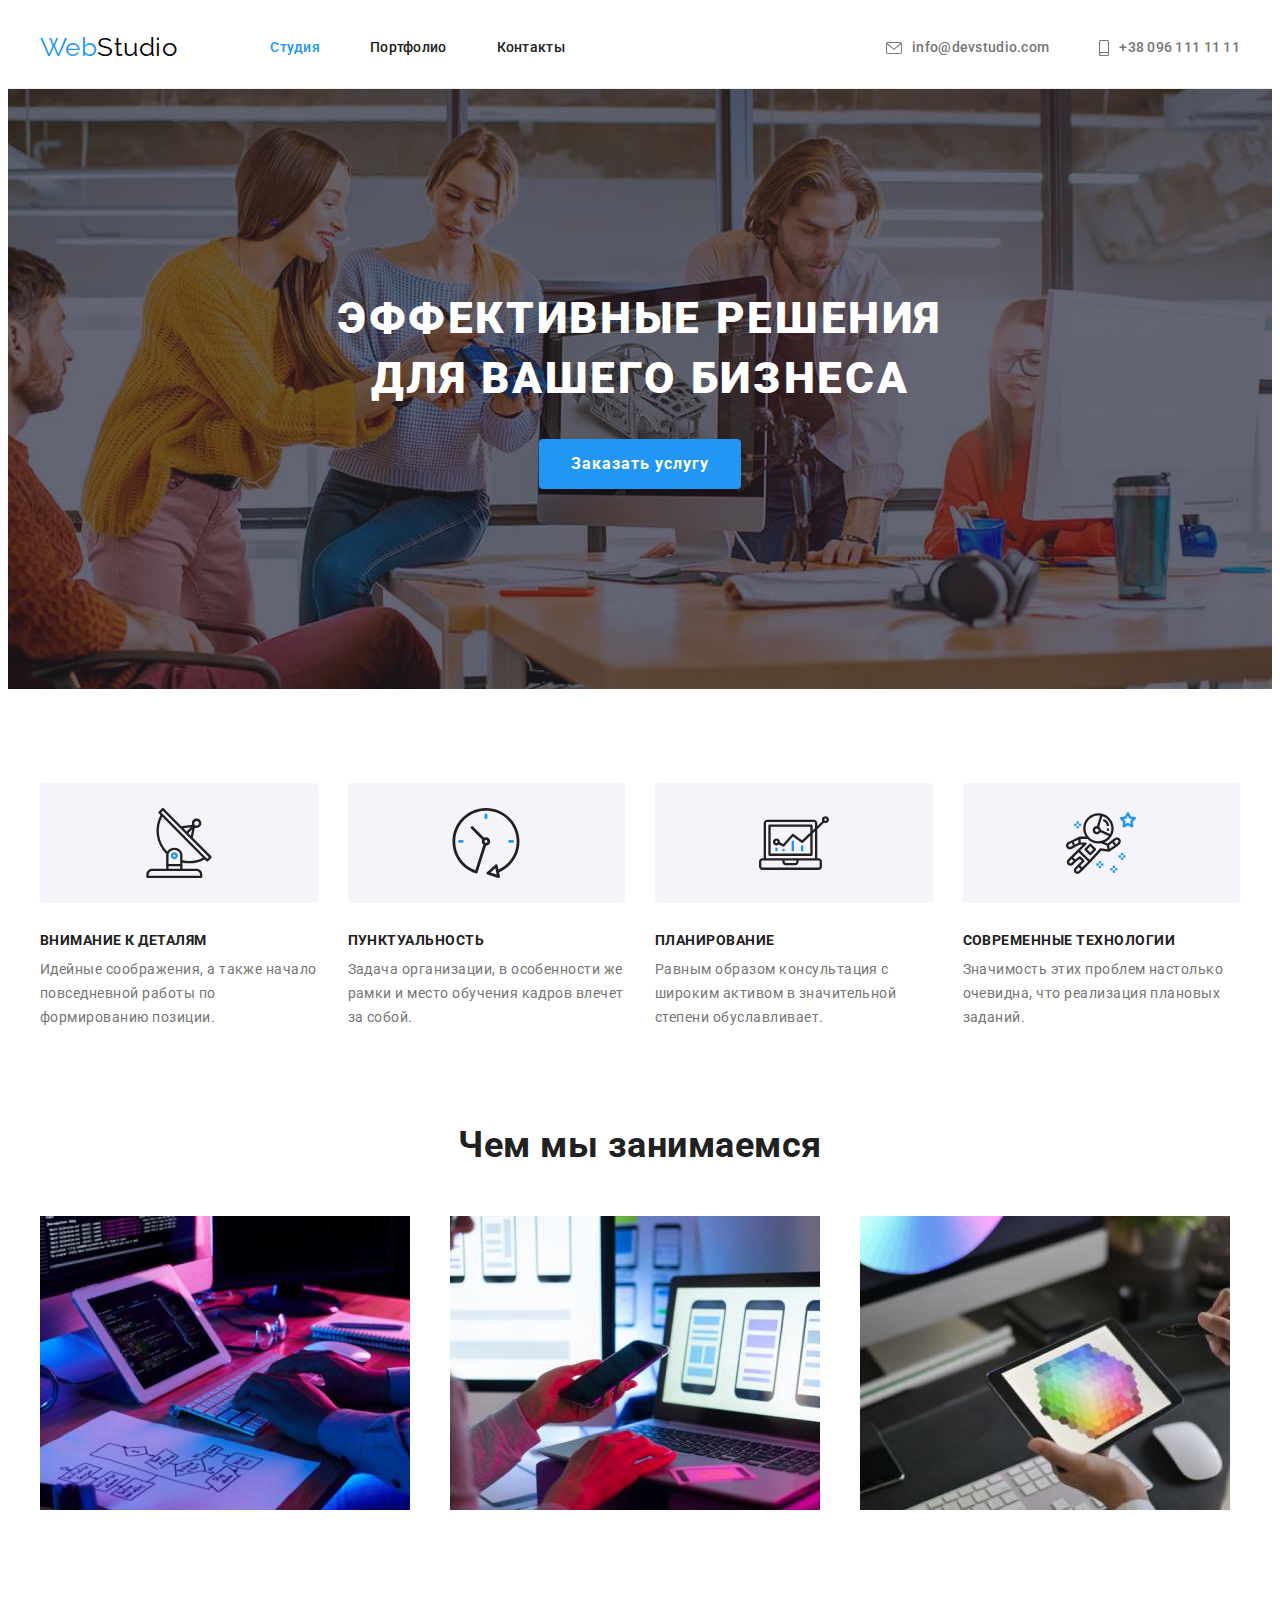
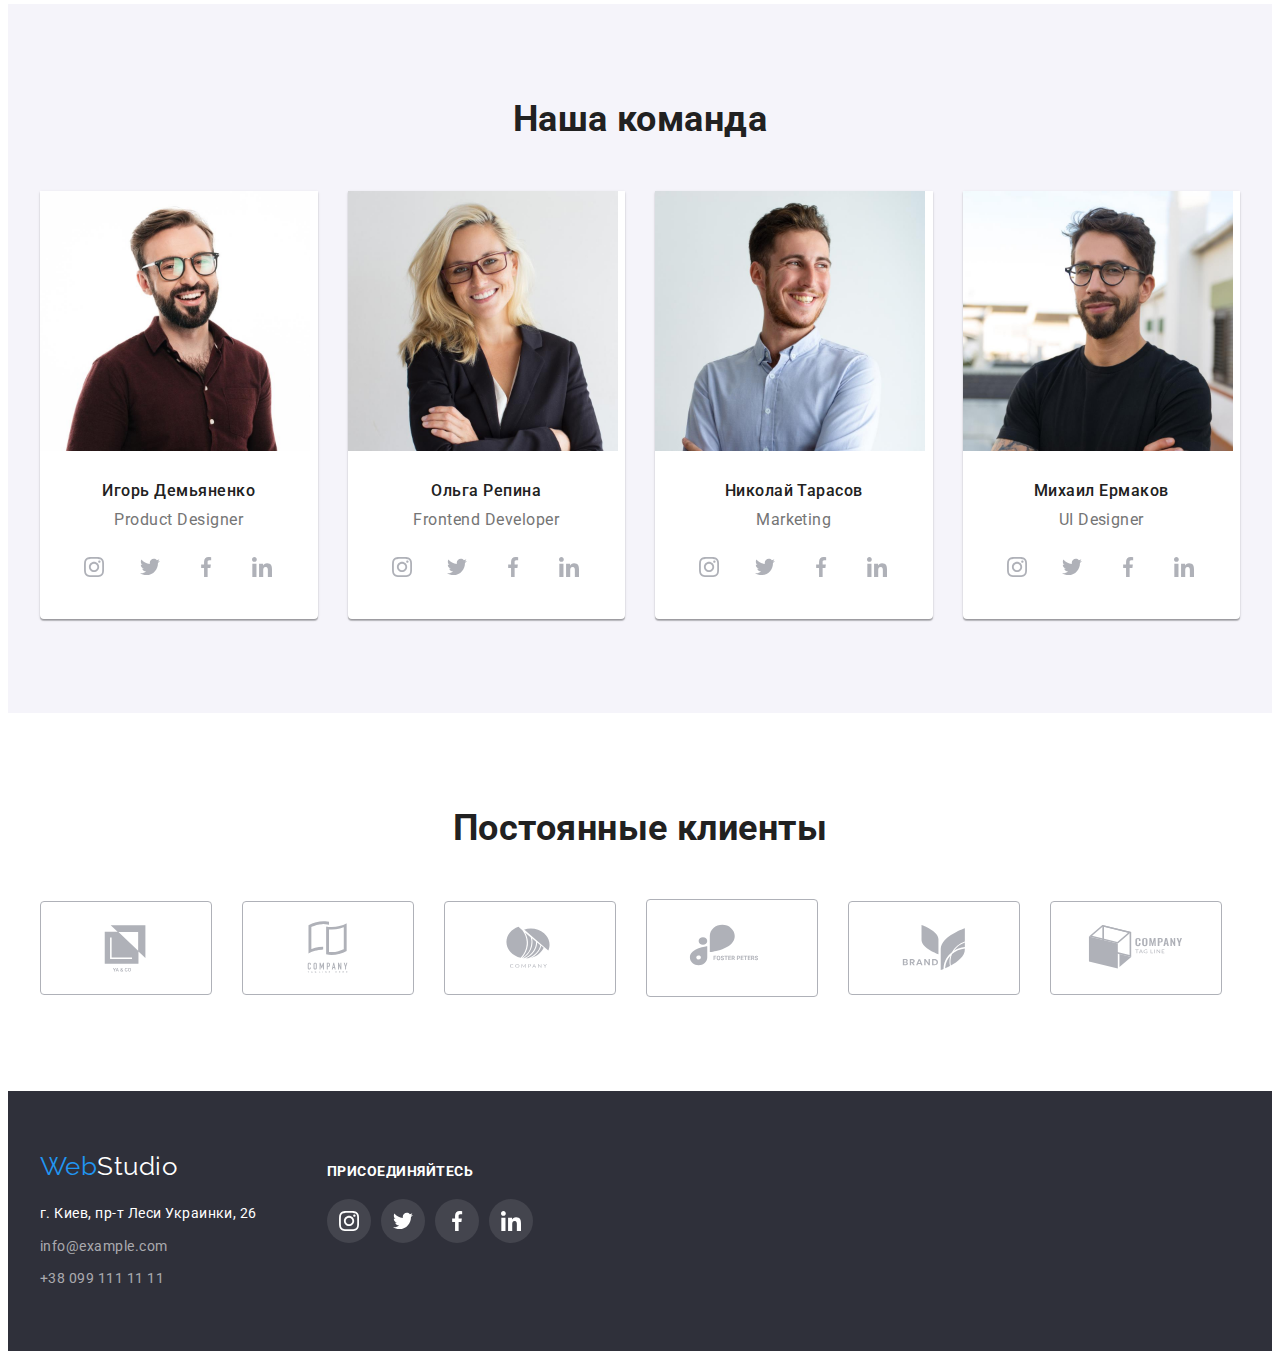
==== commit 748761ff: "Исправление иконок" ====
--- a/index.html
+++ b/index.html
@@ -179,7 +179,7 @@
                   <li class="sn-item">
                     <a class="icon-sn-link" href="">
                       <svg class="icon-sn">
-                        <use href="./img/icon.svg#linkedin-1"></use>
+                        <use href="./img/icon.svg#linkedin"></use>
                       </svg>
                     </a>
                   </li>
@@ -221,7 +221,7 @@
                   <li class="sn-item">
                     <a class="icon-sn-link" href="">
                       <svg class="icon-sn">
-                        <use href="./img/icon.svg#linkedin-1"></use>
+                        <use href="./img/icon.svg#linkedin"></use>
                       </svg>
                     </a>
                   </li>
@@ -263,7 +263,7 @@
                   <li class="sn-item">
                     <a class="icon-sn-link" href="">
                       <svg class="icon-sn">
-                        <use href="./img/icon.svg#linkedin-1"></use>
+                        <use href="./img/icon.svg#linkedin"></use>
                       </svg>
                     </a>
                   </li>
@@ -305,7 +305,7 @@
                   <li class="sn-item">
                     <a class="icon-sn-link" href="">
                       <svg class="icon-sn">
-                        <use href="./img/icon.svg#linkedin-1"></use>
+                        <use href="./img/icon.svg#linkedin"></use>
                       </svg>
                     </a>
                   </li>
@@ -420,7 +420,7 @@
             <li class="sn-item">
               <a class="icon-sn-link" href="">
                 <svg class="icon-sn">
-                  <use href="./img/icon.svg#linkedin-1"></use>
+                  <use href="./img/icon.svg#linkedin"></use>
                 </svg>
               </a>
             </li>
--- a/css/styles.css
+++ b/css/styles.css
@@ -163,6 +163,10 @@
   margin-right: 10px;
   fill: var(--secondary-text-color);
 }
+.header-contacts-link:hover .mail,
+.header-contacts-link:focus .mail {
+  fill: var(--accent);
+}
 .tel {
   display: flex;
   align-items: center;
@@ -170,6 +174,10 @@
   height: 16px;
   margin-right: 10px;
   fill: var(--secondary-text-color);
+}
+.header-contacts-link:hover .tel,
+.header-contacts-link:focus .tel {
+  fill: var(--accent);
 }
 .hero {
   max-width: 1600px;
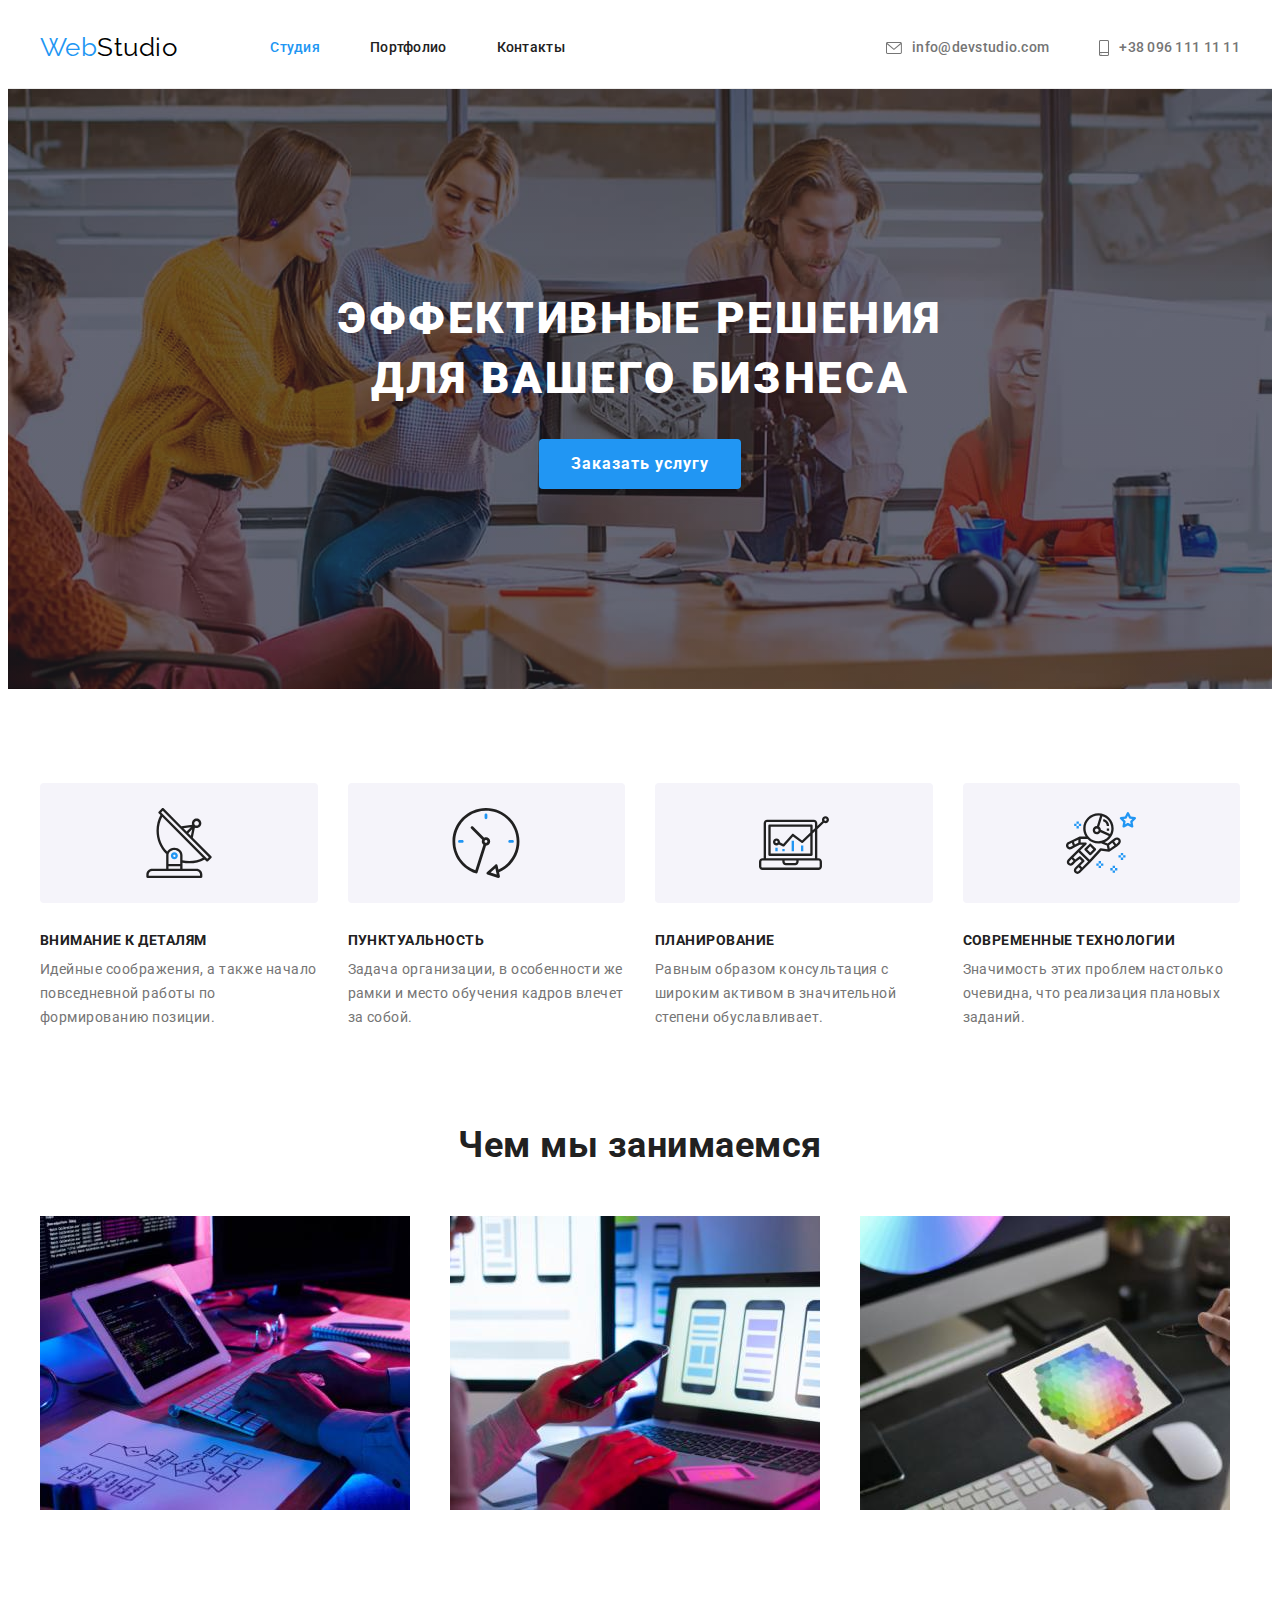
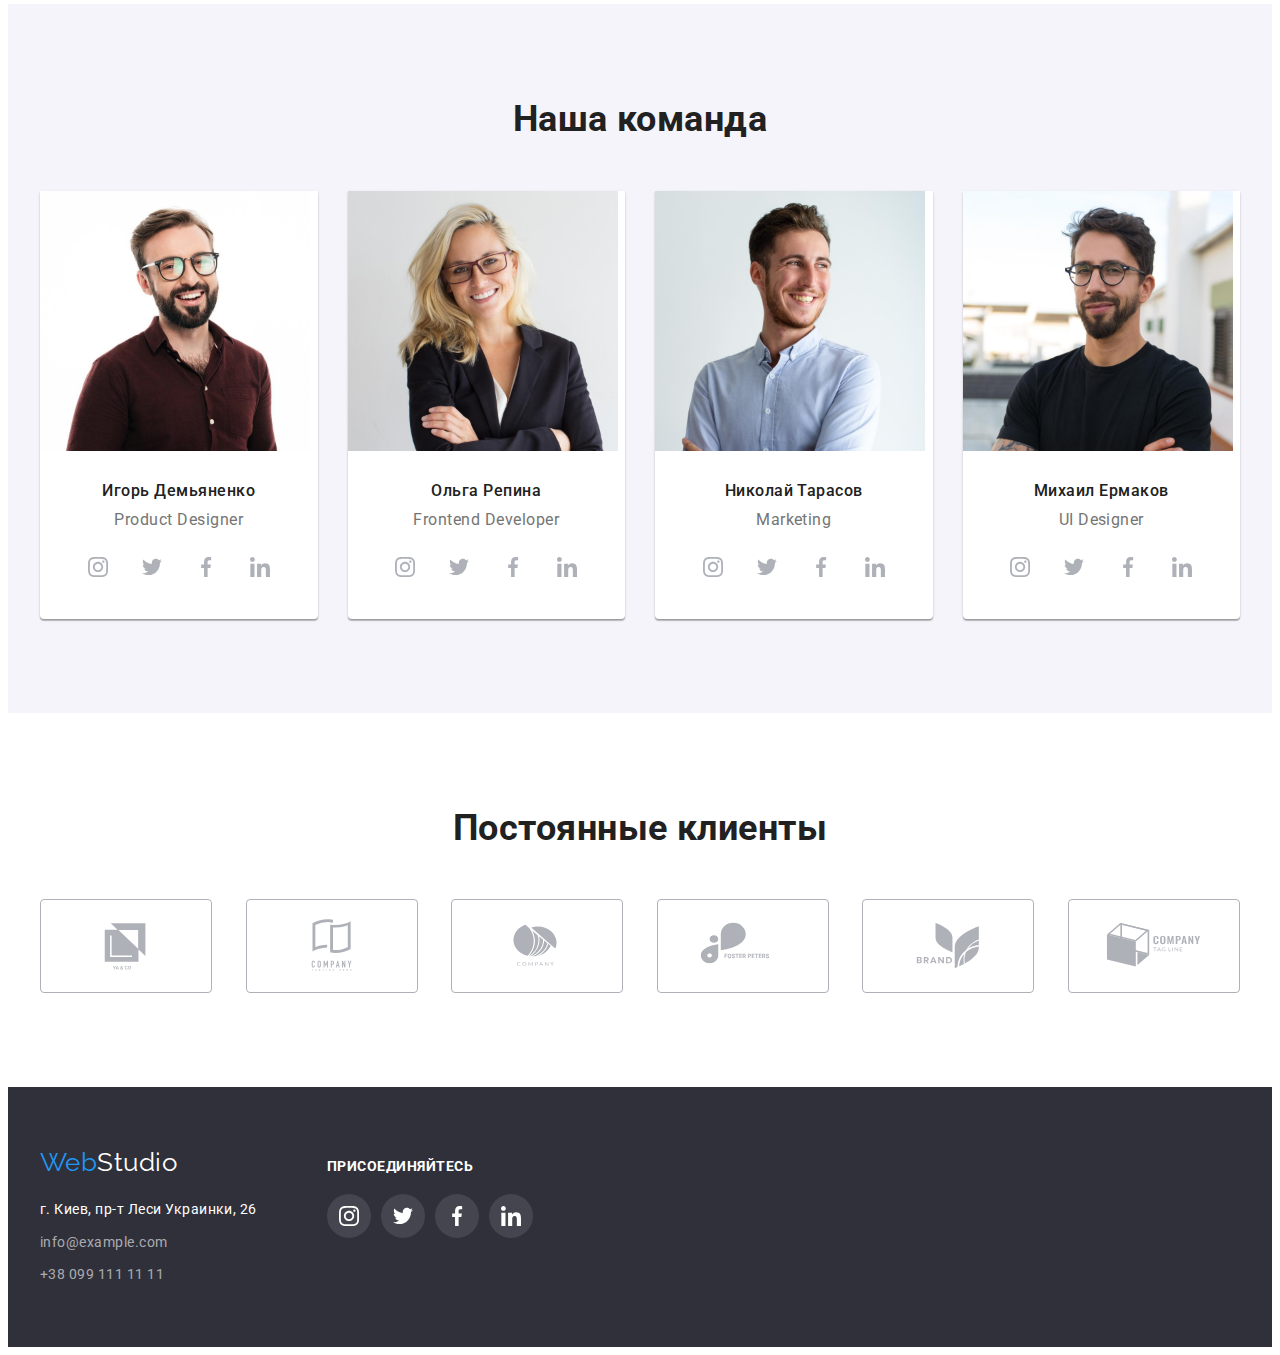
==== commit c282d0ba: "Правки ментора" ====
--- a/index.html
+++ b/index.html
@@ -76,28 +76,48 @@
         <div class="container">
           <h2 class="hidden-title">Особенности</h2>
           <ul class="peculiarities-list">
-            <li class="peculiarities-item icon-antenna">
+            <li class="peculiarities-item">
+              <div class="peculiarities-icon">
+                <svg>
+                  <use href="./img/icon.svg#antenna"></use>
+                </svg>
+              </div>
               <h3 class="peculiarities-title">Внимание к деталям</h3>
               <p class="peculiarities-text">
                 Идейные соображения, а также начало повседневной работы по
                 формированию позиции.
               </p>
             </li>
-            <li class="peculiarities-item icon-clock">
+            <li class="peculiarities-item">
+              <div class="peculiarities-icon">
+                <svg>
+                  <use href="./img/icon.svg#clock"></use>
+                </svg>
+              </div>
               <h3 class="peculiarities-title">Пунктуальность</h3>
               <p class="peculiarities-text">
                 Задача организации, в особенности же рамки и место обучения
                 кадров влечет за собой.
               </p>
             </li>
-            <li class="peculiarities-item icon-diagram">
+            <li class="peculiarities-item">
+              <div class="peculiarities-icon">
+                <svg>
+                  <use href="./img/icon.svg#diagram"></use>
+                </svg>
+              </div>
               <h3 class="peculiarities-title">Планирование</h3>
               <p class="peculiarities-text">
                 Равным образом консультация с широким активом в значительной
                 степени обуславливает.
               </p>
             </li>
-            <li class="peculiarities-item icon-astronaut">
+            <li class="peculiarities-item">
+              <div class="peculiarities-icon">
+                <svg>
+                  <use href="./img/icon.svg#astronaut"></use>
+                </svg>
+              </div>
               <h3 class="peculiarities-title">Современные технологии</h3>
               <p class="peculiarities-text">
                 Значимость этих проблем настолько очевидна, что реализация
--- a/css/styles.css
+++ b/css/styles.css
@@ -156,8 +156,6 @@
   margin-right: 10px;
 } */
 .mail {
-  display: flex;
-  align-items: center;
   width: 16px;
   height: 12px;
   margin-right: 10px;
@@ -182,6 +180,7 @@
 .hero {
   max-width: 1600px;
   margin: 0 auto;
+  background-color: var(--hero-bg-color);
   background-image: linear-gradient(
       to right,
       rgba(47, 48, 58, 0.4),
@@ -250,7 +249,21 @@
   margin: 0;
 }
 
-.peculiarities-item::before {
+.peculiarities-icon {
+  display: flex;
+  justify-content: center;
+  align-items: center;
+  height: 120px;
+  background-color: var(--secondary-bg-color);
+  border-radius: 4px;
+  margin-bottom: 30px;
+}
+
+.peculiarities-icon svg {
+  width: 70px;
+  height: 70px;
+}
+/* .peculiarities-item::before {
   display: block;
   content: '';
   height: 120px;
@@ -272,7 +285,7 @@
 }
 .icon-astronaut::before {
   background-image: url(../img/astronaut\ 1.svg);
-}
+} */
 .peculiarities-title {
   margin-bottom: 10px;
 
@@ -353,7 +366,7 @@
 }
 
 .team-border {
-  padding: 30px 32px;
+  padding: 30px 0px;
 }
 .team .title {
   margin-bottom: 50px;
@@ -381,11 +394,10 @@
 }
 .sn-list {
   display: flex;
-  flex-wrap: wrap;
+  justify-content: center;
   align-items: center;
 }
 .sn-item {
-  width: calc((100% - 10px * 3) / 4);
   margin-right: 10px;
 }
 .sn-item:nth-child(4n) {
@@ -399,16 +411,18 @@
   height: 44px;
   border-radius: 50%;
 }
-.icon-sn-link:hover {
+.icon-sn-link:hover,
+.icon-sn-link:focus {
   background-color: var(--accent);
 }
 .icon-sn {
-  display: block;
+  /* display: block; */
   width: 20px;
   height: 20px;
   fill: var(--icon);
 }
-.icon-sn-link:hover .icon-sn {
+.icon-sn-link:hover .icon-sn,
+.icon-sn-link:focus .icon-sn {
   fill: var(--primary-bg-color);
 }
 /* .team-item {
@@ -511,15 +525,23 @@
   margin-right: 30px;
   margin-bottom: 30px;
 }
-.works-item:hover {
+/* .works-item:hover {
   box-shadow: 0px 1px 1px rgba(0, 0, 0, 0.12), 0px 4px 4px rgba(0, 0, 0, 0.06),
     1px 4px 6px rgba(0, 0, 0, 0.16);
-}
+} */
 .works-item:nth-child(3n) {
   margin-right: 0;
 }
 .works-item:nth-last-child(-n + 3) {
   margin-bottom: 0;
+}
+.works-link {
+  display: block;
+}
+.works-link:hover,
+.works-link:focus {
+  box-shadow: 0px 1px 1px rgba(0, 0, 0, 0.12), 0px 4px 4px rgba(0, 0, 0, 0.06),
+    1px 4px 6px rgba(0, 0, 0, 0.16);
 }
 
 .works-title {
@@ -560,27 +582,32 @@
 .clients-list {
   display: flex;
   align-items: center;
-}
-.clients-item {
-  width: calc((100%- 30px * 5) / 6);
+  justify-content: space-between;
+}
+/* .clients-item {
   margin-right: 30px;
-  /* display: flex;
-  align-items: center; */
+}
+.clients-item:nth-child(6n) {
+  margin-right: 0;
+} */
+/* .clients-item:hover,
+.clients-item:focus {
+  border: 1px solid var(--accent);
+} */
+.clients-link {
+  display: flex;
+  justify-content: center;
+  align-items: center;
+
   border: 1px solid #afb1b8;
   border-radius: 4px;
-}
-.clients-item:nth-child(6n) {
-  margin-right: 0;
-}
-.clients-item:hover,
-.clients-item:focus {
-  border: 1px solid var(--accent);
-}
-.clients-link {
-  display: flex;
-  justify-content: center;
-  align-items: center;
-  padding: 16px 32px;
+
+  width: 170px;
+  height: 92px;
+}
+.clients-link:hover,
+.clients-link:focus {
+  border-color: var(--accent);
 }
 .icon-company {
   width: 106px;
@@ -592,12 +619,13 @@
   width: 85px;
   height: 41px;
 } */
-.clients-item:hover .icon-company,
-.clients-item:focus .icon-company {
+.clients-link:hover .icon-company,
+.clients-link:focus .icon-company {
   fill: var(--accent);
 }
 .footer .container {
   display: flex;
+  align-items: baseline;
 }
 
 .footer-title {
@@ -612,8 +640,6 @@
 }
 .footer-sn {
   margin-left: 70px;
-  margin-top: 12px;
-  width: 206px;
 }
 .footer .sn-item {
   background-color: rgba(255, 255, 255, 0.1);
